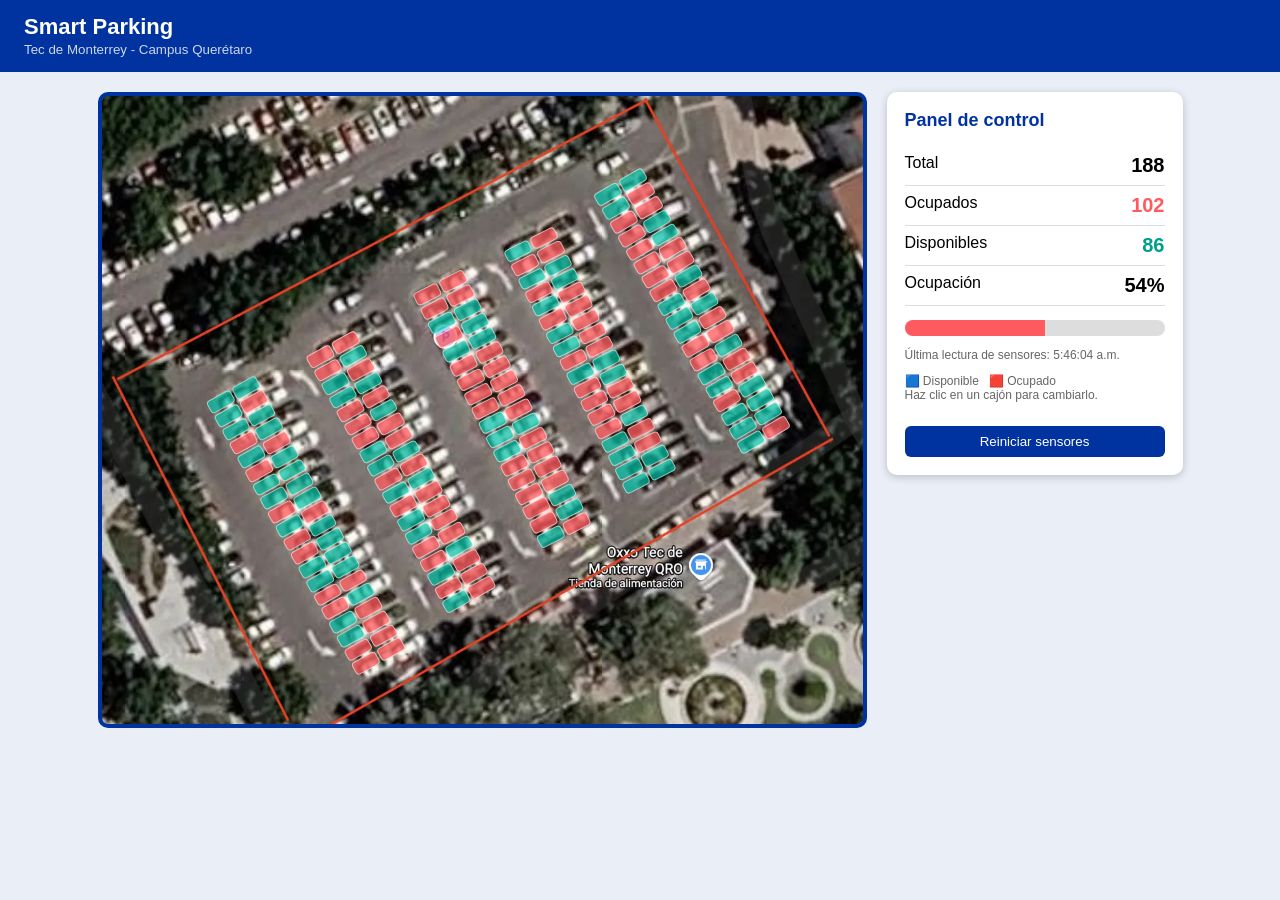
==== labs/Lab03/index.html @ d33ab22b "Add files via upload" ====
<!DOCTYPE html>
<html lang="es">
<head>
<meta charset="UTF-8">
<meta name="viewport" content="width=device-width, initial-scale=1">
<title>Smart Parking - Tec de Monterrey</title>
<link rel="stylesheet" href="style.css">
</head>
<body>

<header>
  <h1> Smart Parking</h1>
  <small>Tec de Monterrey - Campus Querétaro</small>
</header>

<div class="contenedor">
  <div id="mapa"></div>

  <div class="panel">
    <h2>Panel de control</h2>
    <div class="dato"><span>Total</span><b id="total">0</b></div>
    <div class="dato"><span>Ocupados</span><b id="ocupados" style="color:#ff5a5f">0</b></div>
    <div class="dato"><span>Disponibles</span><b id="disponibles" style="color:#00a08a">0</b></div>
    <div class="dato"><span>Ocupación</span><b id="porcentaje">0%</b></div>
    <div class="barra"><div id="relleno"></div></div>
    <p class="chico">Última lectura de sensores: <span id="hora">-</span></p>
    <p class="chico">🟦 Disponible &nbsp; 🟥 Ocupado<br>Haz clic en un cajón para cambiarlo.</p>
    <button onclick="reiniciar()">Reiniciar sensores</button>
  </div>
</div>

<script src="script.js"></script>

</body>
</html>
---- labs/Lab03/style.css ----
body { font-family: Verdana, sans-serif; margin: 0; background: #e9eef7; }
  header { background: #0033a0; color: white; padding: 14px 24px; }
  header h1 { margin: 0; font-size: 22px; }
  header small { opacity: .8; }

  .contenedor { display: flex; flex-wrap: wrap; gap: 20px; justify-content: center; padding: 20px; }

  /* Mapa */
  #mapa { position: relative; width: 761px; height: 628px; flex-shrink: 0;
          background: url("parking.png") center / cover; border: 4px solid #0033a0; border-radius: 10px; }
  .zona { position: absolute; display: grid; grid-template-columns: 1fr 1fr; gap: 2px; }
  .cajon { cursor: pointer; border-radius: 4px; border: 1px solid #fff8; transition: background .3s; }
  .libre { background: rgba(0, 194, 168, 0.7); }
  .ocupado { background: rgba(255, 90, 95, 0.75); }
  .cajon:hover { outline: 2px solid yellow; }

  /* Panel */
  .panel { width: 260px; background: white; border-radius: 10px; padding: 18px; box-shadow: 0 2px 8px #0003; height: fit-content; }
  .panel h2 { margin-top: 0; color: #0033a0; font-size: 18px; }
  .dato { display: flex; justify-content: space-between; padding: 8px 0; border-bottom: 1px solid #ddd; }
  .dato b { font-size: 20px; }
  .barra { height: 16px; background: #ddd; border-radius: 8px; margin: 14px 0 6px; overflow: hidden; }
  #relleno { height: 100%; width: 0; background: #ff5a5f; transition: width .4s; }
  .chico { font-size: 12px; color: #666; }
  button { margin-top: 12px; width: 100%; padding: 8px; background: #0033a0; color: white; border: 0; border-radius: 6px; cursor: pointer; }
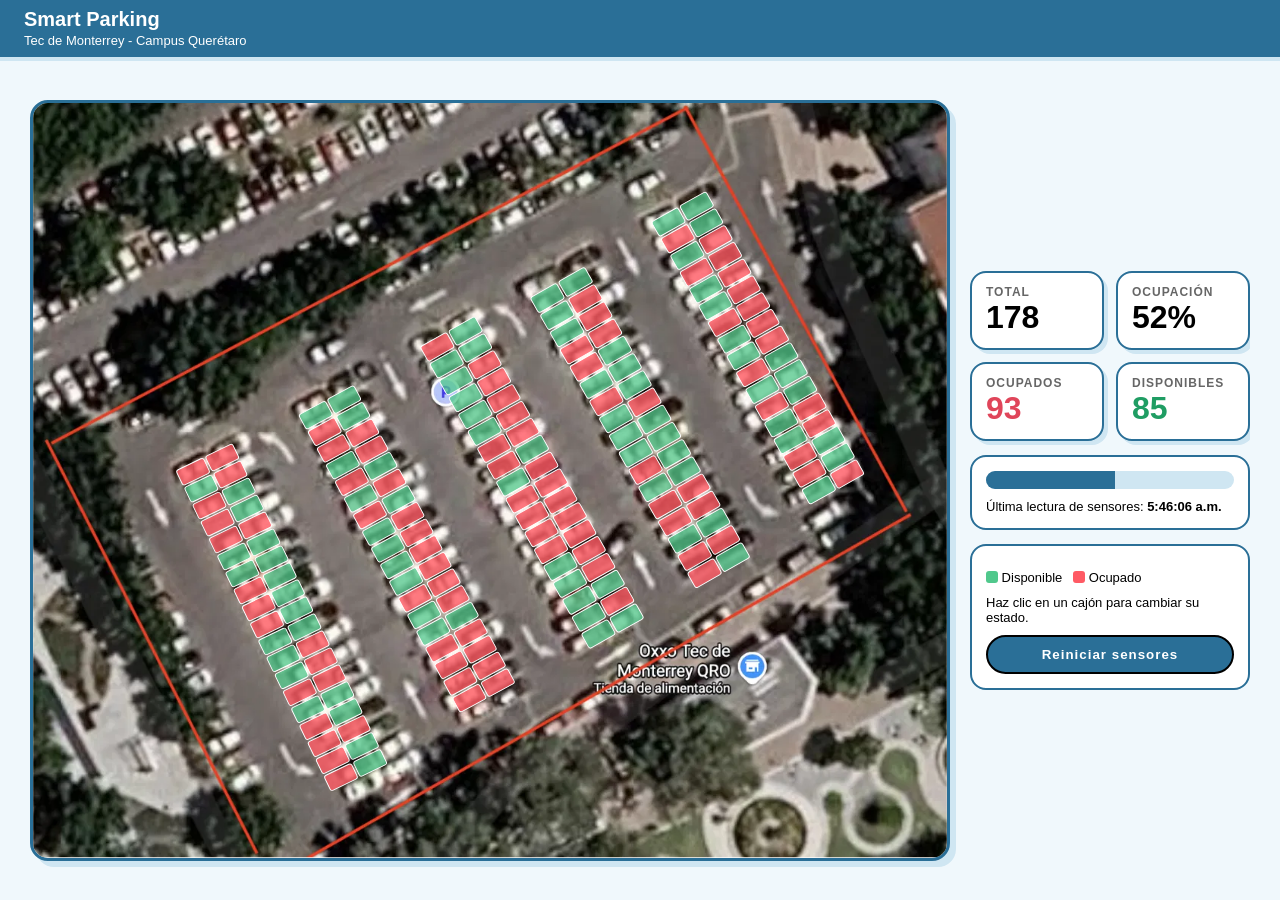
==== commit b518ff7e: "Add files via upload" ====
--- a/labs/Lab03/index.html
+++ b/labs/Lab03/index.html
@@ -9,27 +9,40 @@
 <body>
 
 <header>
-  <h1> Smart Parking</h1>
+  <h1>Smart Parking</h1>
   <small>Tec de Monterrey - Campus Querétaro</small>
 </header>
 
-<div class="contenedor">
-  <div id="mapa"></div>
+<main>
+  <section class="mapa">
+    <svg id="svg" viewBox="0 0 1522 1256">
+      <image href="parking.png" width="1522" height="1256"/>
+      <g id="cajones"></g>
+    </svg>
+  </section>
 
-  <div class="panel">
-    <h2>Panel de control</h2>
-    <div class="dato"><span>Total</span><b id="total">0</b></div>
-    <div class="dato"><span>Ocupados</span><b id="ocupados" style="color:#ff5a5f">0</b></div>
-    <div class="dato"><span>Disponibles</span><b id="disponibles" style="color:#00a08a">0</b></div>
-    <div class="dato"><span>Ocupación</span><b id="porcentaje">0%</b></div>
-    <div class="barra"><div id="relleno"></div></div>
-    <p class="chico">Última lectura de sensores: <span id="hora">-</span></p>
-    <p class="chico">🟦 Disponible &nbsp; 🟥 Ocupado<br>Haz clic en un cajón para cambiarlo.</p>
-    <button onclick="reiniciar()">Reiniciar sensores</button>
-  </div>
-</div>
+  <aside>
+    <div class="tarjetas">
+      <div class="tarjeta"><span>Total</span><b id="total">0</b></div>
+      <div class="tarjeta"><span>Ocupación</span><b id="porcentaje">0%</b></div>
+      <div class="tarjeta rojo"><span>Ocupados</span><b id="ocupados">0</b></div>
+      <div class="tarjeta verde"><span>Disponibles</span><b id="disponibles">0</b></div>
+    </div>
+
+    <div class="caja">
+      <div class="barra"><div id="relleno"></div></div>
+      <p class="chico">Última lectura de sensores: <b id="hora">-</b></p>
+    </div>
+
+    <div class="caja">
+      <p class="chico"><span class="punto libre"></span> Disponible &nbsp;
+         <span class="punto ocupado"></span> Ocupado</p>
+      <p class="chico">Haz clic en un cajón para cambiar su estado.</p>
+      <button onclick="reiniciar()">Reiniciar sensores</button>
+    </div>
+  </aside>
+</main>
 
 <script src="script.js"></script>
-
 </body>
 </html>
--- a/labs/Lab03/style.css
+++ b/labs/Lab03/style.css
@@ -1,25 +1,46 @@
-body { font-family: Verdana, sans-serif; margin: 0; background: #e9eef7; }
-  header { background: #0033a0; color: white; padding: 14px 24px; }
-  header h1 { margin: 0; font-size: 22px; }
-  header small { opacity: .8; }
+* { box-sizing: border-box; }
+body { margin: 0; font-family: Verdana, sans-serif; background: #f0f8fc; color: #000; }
 
-  .contenedor { display: flex; flex-wrap: wrap; gap: 20px; justify-content: center; padding: 20px; }
+header { background: #2a6f97; color: #fff; padding: 14px 24px; border-bottom: 4px solid #cfe6f2; }
+header h1 { margin: 0; font-size: 22px; }
+header small { font-size: 13px; }
 
-  /* Mapa */
-  #mapa { position: relative; width: 761px; height: 628px; flex-shrink: 0;
-          background: url("parking.png") center / cover; border: 4px solid #0033a0; border-radius: 10px; }
-  .zona { position: absolute; display: grid; grid-template-columns: 1fr 1fr; gap: 2px; }
-  .cajon { cursor: pointer; border-radius: 4px; border: 1px solid #fff8; transition: background .3s; }
-  .libre { background: rgba(0, 194, 168, 0.7); }
-  .ocupado { background: rgba(255, 90, 95, 0.75); }
-  .cajon:hover { outline: 2px solid yellow; }
+main { display: flex; flex-wrap: wrap; gap: 20px; justify-content: center; align-items: flex-start; padding: 16px 20px 30px; max-width: 1300px; margin: auto; }
 
-  /* Panel */
-  .panel { width: 260px; background: white; border-radius: 10px; padding: 18px; box-shadow: 0 2px 8px #0003; height: fit-content; }
-  .panel h2 { margin-top: 0; color: #0033a0; font-size: 18px; }
-  .dato { display: flex; justify-content: space-between; padding: 8px 0; border-bottom: 1px solid #ddd; }
-  .dato b { font-size: 20px; }
-  .barra { height: 16px; background: #ddd; border-radius: 8px; margin: 14px 0 6px; overflow: hidden; }
-  #relleno { height: 100%; width: 0; background: #ff5a5f; transition: width .4s; }
-  .chico { font-size: 12px; color: #666; }
-  button { margin-top: 12px; width: 100%; padding: 8px; background: #0033a0; color: white; border: 0; border-radius: 6px; cursor: pointer; }+.mapa { flex: 1 1 560px; border: 3px solid #2a6f97; border-radius: 18px; overflow: hidden; background: #fff; box-shadow: 6px 6px 0 #cfe6f2; }
+.mapa svg { display: block; width: 100%; height: auto; }
+
+
+.cajon { cursor: pointer; stroke: #fff; stroke-width: 1.5; transition: fill .3s; }
+.cajon:hover { stroke: #000; stroke-width: 3; }
+.cajon.libre { fill: rgba(80, 200, 140, 0.75); }
+.cajon.ocupado { fill: rgba(255, 90, 100, 0.8); }
+
+
+aside { flex: 0 0 280px; display: flex; flex-direction: column; gap: 14px; }
+.tarjetas { display: grid; grid-template-columns: 1fr 1fr; gap: 12px; }
+.tarjeta { background: #fff; border: 2px solid #2a6f97; border-radius: 16px; padding: 12px 14px; box-shadow: 4px 4px 0 #cfe6f2; }
+.tarjeta span { display: block; font-size: 12px; font-weight: 600; letter-spacing: 1px; text-transform: uppercase; color: #666; }
+.tarjeta b { font-size: 32px; }
+.tarjeta.rojo b { color: #e0455a; }
+.tarjeta.verde b { color: #1f9d63; }
+
+.caja { background: #fff; border: 2px solid #2a6f97; border-radius: 16px; padding: 14px; }
+.barra { height: 18px; background: #cfe6f2; border-radius: 9px; overflow: hidden; }
+#relleno { height: 100%; width: 0; background: #2a6f97; transition: width .4s; }
+.chico { font-size: 13px; margin: 10px 0 0; }
+.punto { display: inline-block; width: 12px; height: 12px; border-radius: 3px; vertical-align: -1px; }
+.punto.libre { background: #50c88c; }
+.punto.ocupado { background: #ff5a64; }
+
+button { margin-top: 10px; width: 100%; padding: 10px; background: #2a6f97; color: #fff; font-family: Verdana, sans-serif; font-weight: 700; letter-spacing: 1px; border: 2px solid #000; border-radius: 999px; cursor: pointer; }
+button:hover { background: #cfe6f2; color: #000; }
+
+@media (min-width: 900px) {
+  body { height: 100vh; display: flex; flex-direction: column; overflow: hidden; }
+  header { padding: 8px 24px; }
+  header h1 { font-size: 20px; }
+  main { flex: 1; min-height: 0; flex-wrap: nowrap; align-items: center; padding: 12px 20px; width: 100%; max-width: none; }
+  .mapa { flex: none; width: min(calc(100vw - 360px), calc((100vh - 112px) * 1.2118)); }
+  aside { max-height: 100%; overflow: auto; }
+}
